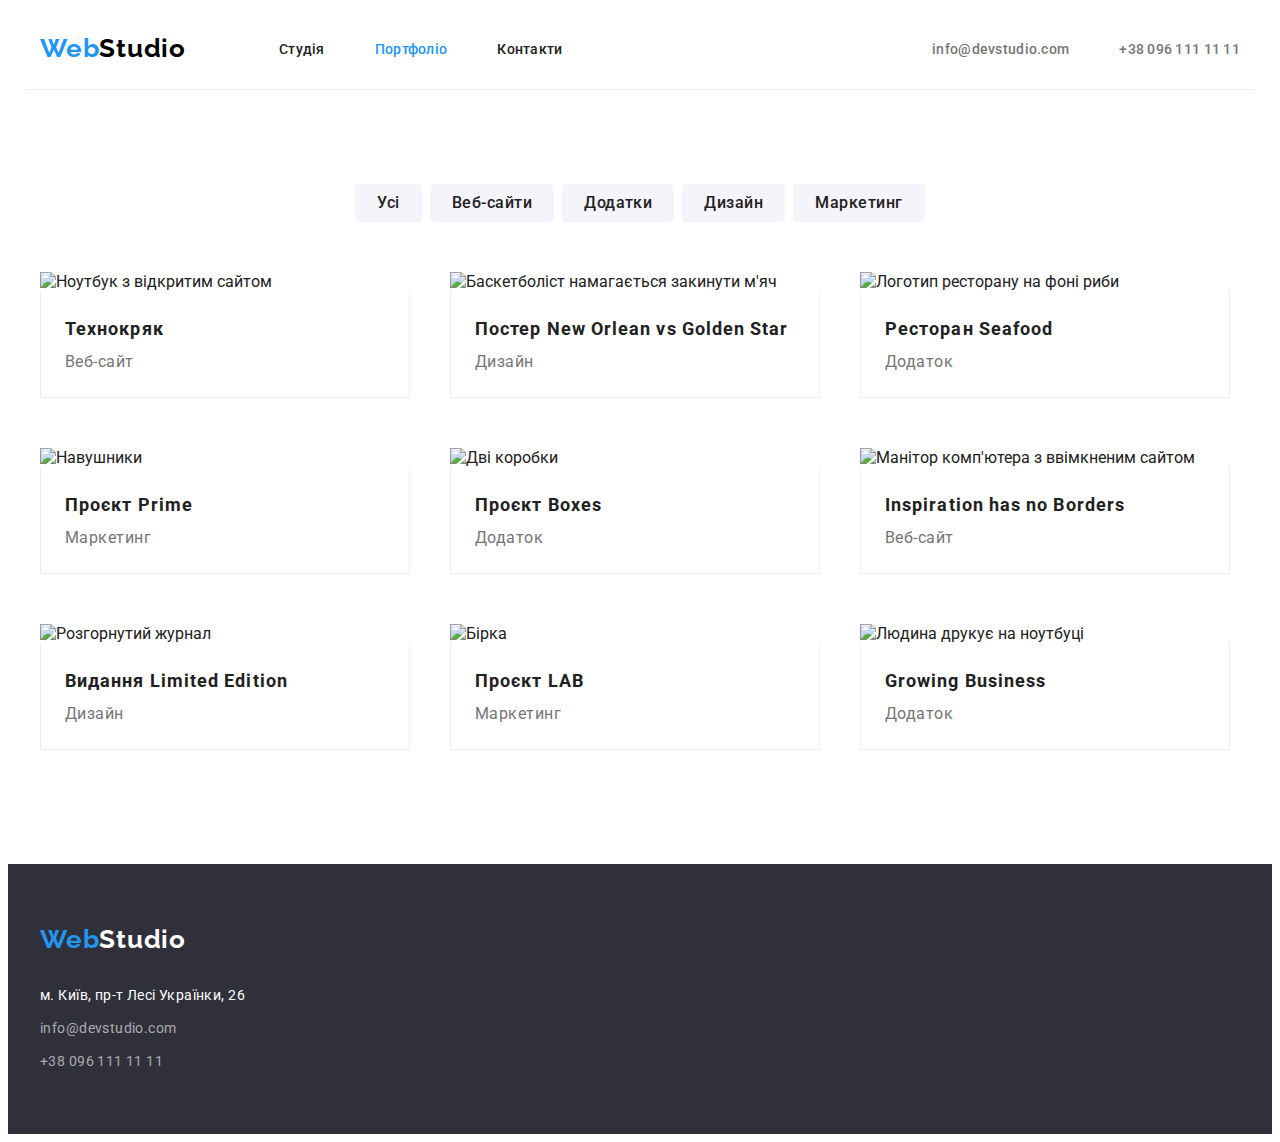
==== portfolio.html @ d5c59e6b "new" ====
<!DOCTYPE html>
<html lang="en">
<head>
    <meta charset="UTF-8">
    <meta http-equiv="X-UA-Compatible" content="IE=edge">
    <meta name="viewport" content="width=device-width, initial-scale=1.0">
    <title>Портфоліо</title>
    <link rel="preconnect" href="https://fonts.googleapis.com">
    <link rel="preconnect" href="https://fonts.gstatic.com" crossorigin>
    <link href="https://fonts.googleapis.com/css2?family=Raleway:wght@700&family=Roboto:wght@400;500;700;900&display=swap"
        rel="stylesheet">
    <link rel="stylesheet" href="./css/styles.css">
</head>
<body>
    <header class="header">
        <div class="container header-container">
            <a href="./index.html" lang="en" class="logo-white logo-header links"><span
                    class=" logo-main">Web</span>Studio</a>
            <nav class="navigation">
                <ul class="nav-list">
                    <li class="list">
                        <a href="./index.html" class="header-nav-link links ">Студія</a>
                    </li>
                    <li class="list">
                        <a href="./portfolio.html" class="header-nav-link links current">Портфоліо</a>
                    </li>
                    <li class="list">
                        <a href="#" class="header-nav-link links">Контакти</a>
                    </li>
                </ul>
            </nav>
            <ul class="contacts-list">
                <li class="list">
                    <a href="mailto:info@devstudio.com" class="header-nav-contacts links">info@devstudio.com</a>
                </li>
                <li class="list">
                    <a href="tel:+380961111111" class="header-nav-contacts links">+38 096 111 11 11</a>
                </li>
            </ul>
        </div>
    </header>
<main class="main-portfilio">
    
<section class="gallery">
<div class="container container-gallery">
        <h1 class="visually-hidden">
            Портфоліо
        </h1>
        <ul class="gallery-links">
             <li class="gallery-links-item list">
                 <button  type="button" class="gallery-btn btn">
                     Усі
                 </button>
             </li>
             <li class="gallery-links-item list">
                 <button type="button" class="gallery-btn btn">
                     Веб-сайти
                 </button>
             </li>
             <li class="gallery-links-item list">
                 <button type="button" class="gallery-btn btn">
                     Додатки
                 </button>
             </li>
             <li class="gallery-links-item list">
                 <button type="button" class="gallery-btn btn">
                     Дизайн
                 </button>
             </li>
             <li class="gallery-links-item list">
                 <button type="button" class="gallery-btn btn">
                     Маркетинг
                 </button>
             </li>
       
        </ul>

            <ul class="galley-list">
                <li class="gallery-list-item list">
                    <img src="./images/technocryak.jpg" alt="Ноутбук з відкритим сайтом"  width="370" height="294" class="gallery-photo">
                    <div class="border-gallery">
                        <h2 class="gallery-list-title ">Технокряк</h2>
                        <p class="gallery-list-text ">Веб-сайт</p>
                    </div>
                </li>
                <li class="gallery-list-item list ">
                    <img src="./images/new-orlean.jpg" alt="Баскетболіст намагається закинути м'яч" width="370" height="294" class="gallery-photo">
                    <div class="border-gallery">
                        <h2 class="gallery-list-title ">Постер New Orlean vs Golden Star</h2>
                        <p class="gallery-list-text ">Дизайн</p>
                    </div>
                </li>
                <li class="gallery-list-item list">
                    <img src="./images/sea-food.jpg" alt="Логотип ресторану на фоні риби" width="370" height="294" class="gallery-photo">
                    <div class="border-gallery">
                        <h2 class="gallery-list-title ">Ресторан Seafood</h2>
                        <p class="gallery-list-text ">Додаток</p>
                    </div>
                </li>
                <li class="gallery-list-item list">
                    <img src="./images/prime.jpg" alt="Навушники" width="370" height="294" class="gallery-photo">
                    <div class="border-gallery">
                        <h2 class="gallery-list-title ">Проєкт Prime</h2>
                        <p class="gallery-list-text ">Маркетинг</p>
                    </div>
                </li>
                <li class="gallery-list-item list">
                    <img src="./images/boxes.jpg" alt="Дві коробки" width="370" height="294" class="gallery-photo">
                    <div class="border-gallery">
                        <h2 class="gallery-list-title ">Проєкт Boxes</h2>
                        <p class="gallery-list-text ">Додаток</p>
                    </div>
                </li>
                <li class="gallery-list-item list">
                    <img src="./images/inspiration-has-no-borders.jpg" alt="Манітор комп'ютера з ввімкненим сайтом" width="370" height="294" class="gallery-photo">
                    <div class="border-gallery">
                        <h2 class="gallery-list-title ">Inspiration has no Borders</h2>
                        <p class="gallery-list-text ">Веб-сайт</p>
                    </div>
                </li>
                <li class="gallery-list-item list">
                    <img src="./images/limited-edition.jpg" alt="Розгорнутий журнал" width="370" height="294" class="gallery-photo">
                    <div class="border-gallery">
                        <h2 class="gallery-list-title ">Видання Limited Edition</h2>
                        <p class="gallery-list-text ">Дизайн</p>
                    </div>
                </li>
                <li class="gallery-list-item list">
                    <img src="./images/lab.jpg" alt="Бірка" width="370" height="294" class="gallery-photo">
                    <div class="border-gallery">
                        <h2 class="gallery-list-title ">Проєкт LAB</h2>
                        <p class="gallery-list-text ">Маркетинг</p>
                    </div>
                </li>
                <li class="gallery-list-item list">
                    <img src="./images/growing-business.jpg" alt="Людина друкує на ноутбуці" width="370" height="294" class="gallery-photo">
                    <div class="border-gallery">
                        <h2 class="gallery-list-title ">Growing Business</h2>
                        <p class="gallery-list-text ">Додаток</p>
                    </div>
                </li>
            </ul>

</div>
</section>
</main>
    <footer class="footer">
        <div class="container footer-container">
            <a href="./index.html" lang="en" class="logo-footer logo-black links"><span
                    class="logo-main">Web</span>Studio</a>
            <address class="address">
                <ul class="address-list">
                    <li class="address-list-item list">
                        <a href="https://goo.gl/maps/htGMFApVirPdr92eA" rel="noreferrer noopener nofollow"
                            class="address-item adress-item-bold links">м. Київ,
                            пр-т Лесі Українки, 26</a>
                    </li>
                    <li class="address-list-item list">
                        <a href="mailto:info@devstudio.com" class="address-item links">info@devstudio.com</a>
                    </li>
                    <li class="address-list-item list">
                        <a href="tel:+380961111111" class="address-item links">+38 096 111 11 11</a>
                    </li>
                </ul>
            </address>
        </div>
    </footer>
</body>
</html>
---- css/styles.css ----
:root{
    --color-white:#FFFFFF;
    --color-main:#212121;
    --color-blue:#2196F3;
    --color-black:#000000;
    --color-grey:#757575;
    --bcg-team:#F5F4FA;
    --address-color:rgba(255, 255, 255, 0.6);
    --bcg-hero:#2F303A;
    --font-ralewey:'Raleway', sans-serif;
    --font-roboto:'Roboto', sans-serif;
}

h1,
h2,
h3,
h4,
h5,
h6,
p {
    margin: 0;
}

ul {
    list-style: 0;
    margin: 0;
    padding: 0;
}
body{
    font-family: var(--font-roboto) ;
    color: var(--color-main);
}
.container{
    width: 1200px;
    padding-left: 15px;
    padding-right: 15px;
    margin: 0 auto;

}
.title{
    font-size: 36px;
    line-height: 1.17;
    text-align: center;
    letter-spacing: 0.03em;
}
.list{
    list-style: none;
}
.links{
    text-decoration: none;
}

/* ---------------Header---------------- */

.header {
    background-color: var(--color-white);
}
.header-container{
    display: flex;
    align-items: center;
    padding-top: 25px;
    padding-bottom: 25px;
    border-bottom: 1px solid #ECECEC;
}
.logo-header{
    margin-right: 93px;
}

.logo-white {
    font-family: var(--font-ralewey);
    font-style: normal;
    font-weight: 700;
    font-size: 26px;
    line-height: 1.19;
    letter-spacing: 0.03em;
    color: var(--color-black);
}

.logo-main, .current {
    color: var(--color-blue);
}
.navigation{
    margin-right: auto;
}
.nav-list{
    display: flex;
    gap: 50px;
}

.header-nav-link {
    font-weight: 500;
    font-size: 14px;
    line-height: 1.14;
    letter-spacing: 0.02em;
    color: var(--color-main)

}

.header-nav-link:hover,
.header-nav-link:focus,
.current{
    color: var(--color-blue);
}
.contacts-list{
    display: flex;
    gap: 50px;
}

.header-nav-contacts {
    font-weight: 500;
    font-size: 14px;
    line-height: 1.14;
    letter-spacing: 0.02em;
    color: var(--color-grey);
}
.header-nav-contacts:hover,
.header-nav-contacts:focus{
    color: var(--color-blue);
}



/* ---------------Hero---------------- */
.main {
    background: var(--color-white);

}

.hero {
    background: var(--bcg-hero);
}
.hero-container{
    padding-top: 200px;
    padding-bottom: 200px;
}

.hero-title {
    font-weight: 900;
    font-size: 44px;
    line-height: 1.36;
    text-align: center;
    letter-spacing: 0.06em;
    text-transform: uppercase;
    color: var(--color-white);
    max-width: 696px;
    margin-left: auto;
    margin-right: auto;
    margin-bottom: 30px;
}

.hero-btn {
    
    font-style: inherit;
    font-weight: 700;
    font-size: 16px;
    line-height: 1.88;
    display: flex;
    align-items: center;
    text-align: center;
    letter-spacing: 0.06em;
    border-radius: 4px;
    border:none;
    color: var(--color-white);
    background: var(--color-blue);
    cursor: pointer;
    padding: 10px 32px;
    margin-left: auto;
    margin-right: auto;
    
    
   
}
.visually-hidden {
    position: absolute;
    width: 1px;
    height: 1px;
    margin: -1px;
    border: 0;
    padding: 0;
    white-space: nowrap;
    clip-path: inset(100%);
    clip: rect(0 0 0 0);
    overflow: hidden;
}


/* ---------------Особливості---------------- */


.features {

}
.features-container{
padding-top: 94px;
padding-bottom: 94px;
}
.features-title {}

.features-list {
    display: flex;
    column-gap: 30px;
    margin-left: auto;
    margin-right: auto;
}


.features-list-item {
     width: calc((100% - 90px)/ 4);

}

.features-list-title {
    font-size: 14px;
    line-height: 1.14;
    letter-spacing: 0.03em;
text-transform: uppercase;
margin-bottom: 10px;

}

.features-list-text {
    font-size: 14px;
    line-height: 1.71;
    letter-spacing: 0.03em;
    color: var(--color-grey);
}




/* ---------------Чим займаємось---------------- */


.jobs {}
.jobs-container{
    padding-bottom: 94px;
}
.jobs-title {
    padding-bottom: 50px;
}

.jobs-list {
    display: flex;
    column-gap: 30px;
    margin-left: auto;
    margin-right: auto;
}

.jobs-list-item {
    width: calc((100% - 60px) / 3);
        
}

.jobs-list-photo {}




/* ---------------Команда---------------- */




.team {
    background-color: var(--bcg-team);
}
.team-container{
    padding-top: 94px;
    padding-bottom: 94px;
}

.team-title {
    padding-bottom: 50px;
}

.team-list {
    display: flex;
    gap: 30px;
    margin-left: auto;
    margin-right: auto;
}

.team-list-item {
    background-color: var(--color-white);
    padding-bottom: 30px;
    border-radius: 0 0 4px 4px;
    width: calc((100% - 60px) / 3);
}

.team-list-photo {
}

.team-list-title { 
    font-weight: 500;
    font-size: 16px;
    line-height: 1.19;
    text-align: center;
    letter-spacing: 0.03em;
    color: var(--color-main);
    margin-bottom: 30px;
    margin-top: 30px;
}

.team-list-text {
    font-size: 16px;
    line-height: 1.19;
    text-align: center;
    letter-spacing: 0.03em;
    color: var(--color-grey);
}




/* ---------------footer---------------- */


.footer {
    background-color: var(--bcg-hero);
}
.footer-container{
    padding-top: 60px;
    padding-bottom: 60px;
}

.logo-footer{
    display: inline-block;
    padding-bottom: 20px;
}
.logo-black{
    font-family: var(--font-ralewey);
    font-style: normal;
    font-weight: 700;
    font-size: 26px;
    line-height: 1.19;
    letter-spacing: 0.03em;
    color: var(--color-white);
}

.address {
    font-style: inherit;
}
.address-list{

}
.address-list-item{
    margin-top: 9px;
}

.address-item {
    font-weight: 400;
    font-size: 14px;
    line-height: 1.71;
    letter-spacing: 0.03em;
    color: var(--address-color);
}
.adress-item-bold{
    color: var(--color-white);
}
.address-item:hover,
.address-item:focus{
color: var(--color-blue);
}



/* ---------------ПОРТФОЛІО---------------- */





/* ---------------Галерея---------------- */
.main-portfilio {}
.container-gallery{
    padding-top: 94px;
    padding-bottom: 94px;
}

.gallery {}
.container-gallery-btn{

}

.gallery-links {
    display: flex;
    margin-bottom: 50px;
    column-gap: 8px;
    justify-content: center;



}


.gallery-links-item {

}

.gallery-btn {
    font-family: inherit;
        font-weight: 500;
        font-size: 16px;
        line-height: 1.63;
        text-align: center;
        letter-spacing: 0.03em;
        color: #212121;
        background-color: var(--bcg-team);
        
        cursor: pointer;
        padding: 6px 22px;
}
.btn{

        background: var(--bcg-team);
        border-radius: 4px;
    border: none;

}
.gallery-btn:hover,
.gallery-btn:active{
    color: var(--color-white);
    background: var(--color-blue);
}
.gallery-photo{
    

}
.galley-list {
    display: flex;
    flex-wrap: wrap;
    gap: 30px;

   
}

.gallery-list-item {
    box-sizing: border-box;
   
    width: calc((100% - 60px)/ 3);
    padding-bottom: 20px;
    padding-right: 10px;


}
.border-gallery{
    border-bottom: 1px solid #eeeeee;
    border-left: 1px solid #eeeeee;
    border-right: 1px solid #eeeeee;
    padding-bottom: 20px;
    padding-top: 20px;
}


.gallery-list-title {
    font-size: 18px;
    line-height: 2;
    letter-spacing: 0.06em;
        padding-left: 24px;
            padding-right: 24px;

}

.gallery-list-text {
    font-size: 16px;
    line-height: 1.88;
    letter-spacing: 0.03em;
    color: var(--color-grey);
        padding-left: 24px;
            padding-right: 24px;
}
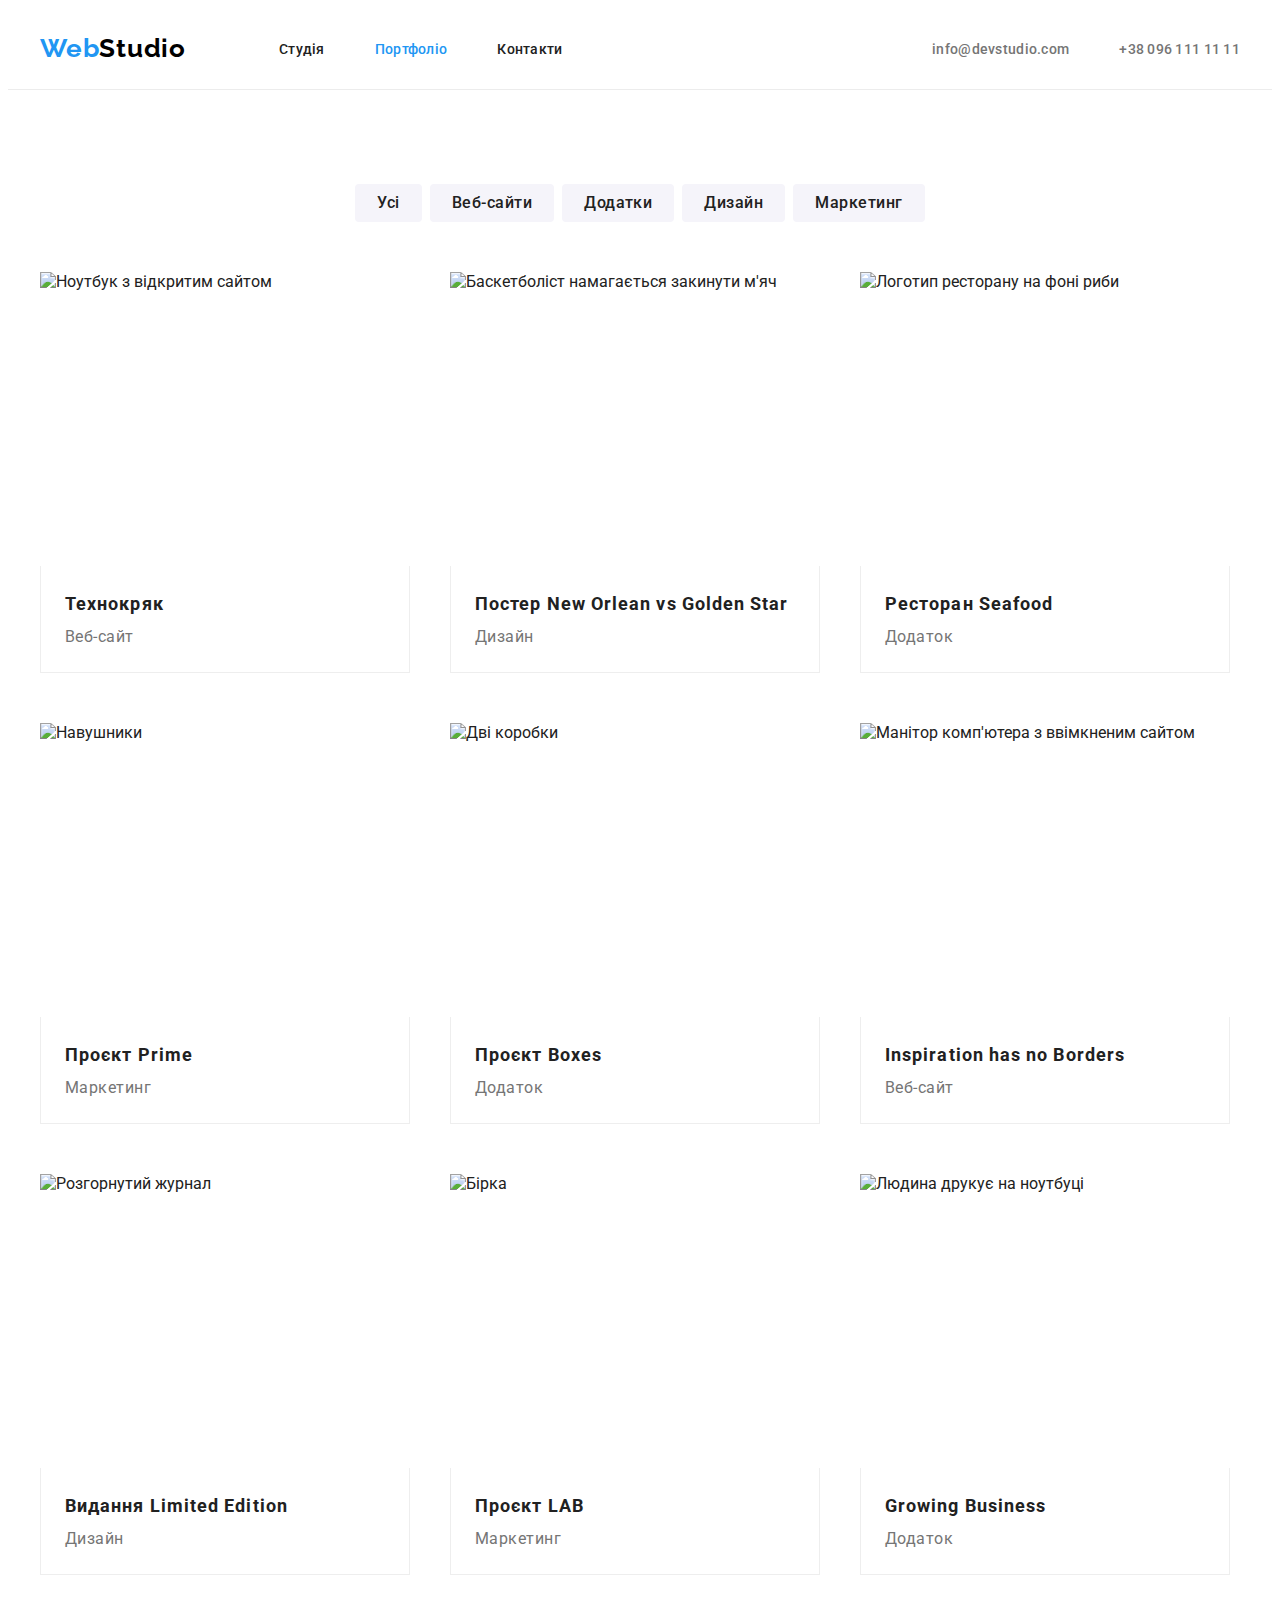
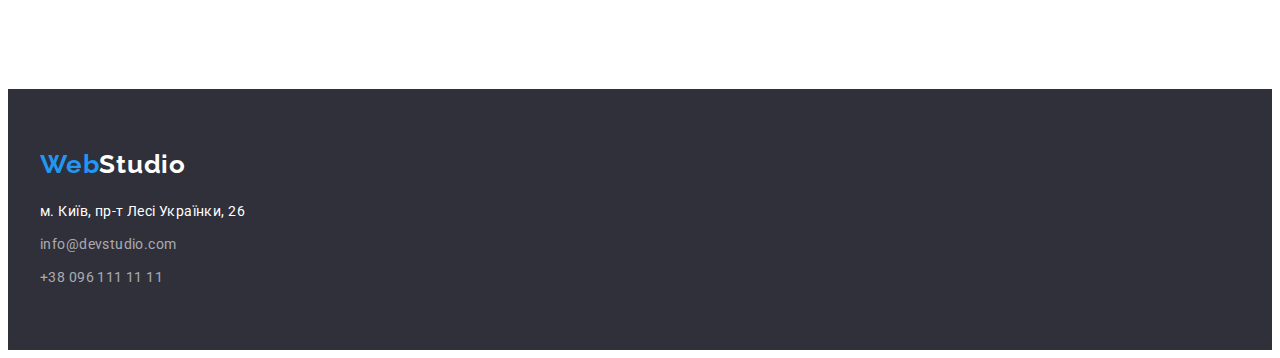
==== commit 12efcc65: "new" ====
--- a/portfolio.html
+++ b/portfolio.html
@@ -9,6 +9,9 @@
     <link rel="preconnect" href="https://fonts.gstatic.com" crossorigin>
     <link href="https://fonts.googleapis.com/css2?family=Raleway:wght@700&family=Roboto:wght@400;500;700;900&display=swap"
         rel="stylesheet">
+    <link rel="stylesheet" href="https://cdnjs.cloudflare.com/ajax/libs/modern-normalize/1.1.0/modern-normalize.min.css"
+    integrity="sha512-wpPYUAdjBVSE4KJnH1VR1HeZfpl1ub8YT/NKx4PuQ5NmX2tKuGu6U/JRp5y+Y8XG2tV+wKQpNHVUX03MfMFn9Q=="
+            crossorigin="anonymous" referrerpolicy="no-referrer" />
     <link rel="stylesheet" href="./css/styles.css">
 </head>
 <body>
@@ -41,7 +44,7 @@
     </header>
 <main class="main-portfilio">
     
-<section class="gallery">
+<section class="gallery section">
 <div class="container container-gallery">
         <h1 class="visually-hidden">
             Портфоліо
--- a/css/styles.css
+++ b/css/styles.css
@@ -30,6 +30,10 @@
     font-family: var(--font-roboto) ;
     color: var(--color-main);
 }
+.section{
+padding-top: 94px;
+    padding-bottom: 94px;
+}
 .container{
     width: 1200px;
     padding-left: 15px;
@@ -53,14 +57,14 @@
 /* ---------------Header---------------- */
 
 .header {
-    background-color: var(--color-white);
+    border-bottom: 1px solid #ECECEC;
 }
 .header-container{
     display: flex;
     align-items: center;
     padding-top: 25px;
     padding-bottom: 25px;
-    border-bottom: 1px solid #ECECEC;
+
 }
 .logo-header{
     margin-right: 93px;
@@ -122,16 +126,15 @@
 
 /* ---------------Hero---------------- */
 .main {
-    background: var(--color-white);
-
 }
 
 .hero {
     background: var(--bcg-hero);
-}
-.hero-container{
     padding-top: 200px;
     padding-bottom: 200px;
+    }
+
+.hero-container{
 }
 
 .hero-title {
@@ -191,8 +194,7 @@
 
 }
 .features-container{
-padding-top: 94px;
-padding-bottom: 94px;
+
 }
 .features-title {}
 
@@ -233,10 +235,9 @@
 
 .jobs {}
 .jobs-container{
-    padding-bottom: 94px;
 }
 .jobs-title {
-    padding-bottom: 50px;
+    margin-bottom: 50px;
 }
 
 .jobs-list {
@@ -265,12 +266,11 @@
     background-color: var(--bcg-team);
 }
 .team-container{
-    padding-top: 94px;
-    padding-bottom: 94px;
+    
 }
 
 .team-title {
-    padding-bottom: 50px;
+    margin-bottom: 50px;
 }
 
 .team-list {
@@ -317,15 +317,16 @@
 
 .footer {
     background-color: var(--bcg-hero);
-}
-.footer-container{
     padding-top: 60px;
     padding-bottom: 60px;
 }
+.footer-container{
+    
+}
 
 .logo-footer{
     display: inline-block;
-    padding-bottom: 20px;
+    margin-bottom: 20px;
 }
 .logo-black{
     font-family: var(--font-ralewey);
@@ -343,7 +344,7 @@
 .address-list{
 
 }
-.address-list-item{
+.address-list-item:not(:first-child){
     margin-top: 9px;
 }
 
@@ -373,8 +374,7 @@
 /* ---------------Галерея---------------- */
 .main-portfilio {}
 .container-gallery{
-    padding-top: 94px;
-    padding-bottom: 94px;
+
 }
 
 .gallery {}
@@ -423,7 +423,9 @@
     background: var(--color-blue);
 }
 .gallery-photo{
-    
+    display: block;
+    width: 100%;
+    height: auto;
 
 }
 .galley-list {
@@ -447,8 +449,9 @@
     border-bottom: 1px solid #eeeeee;
     border-left: 1px solid #eeeeee;
     border-right: 1px solid #eeeeee;
+    padding-top: 20px;
     padding-bottom: 20px;
-    padding-top: 20px;
+    padding-left: 24px;
 }
 
 
@@ -456,8 +459,7 @@
     font-size: 18px;
     line-height: 2;
     letter-spacing: 0.06em;
-        padding-left: 24px;
-            padding-right: 24px;
+
 
 }
 
@@ -466,7 +468,6 @@
     line-height: 1.88;
     letter-spacing: 0.03em;
     color: var(--color-grey);
-        padding-left: 24px;
-            padding-right: 24px;
-}
-
+
+}
+
